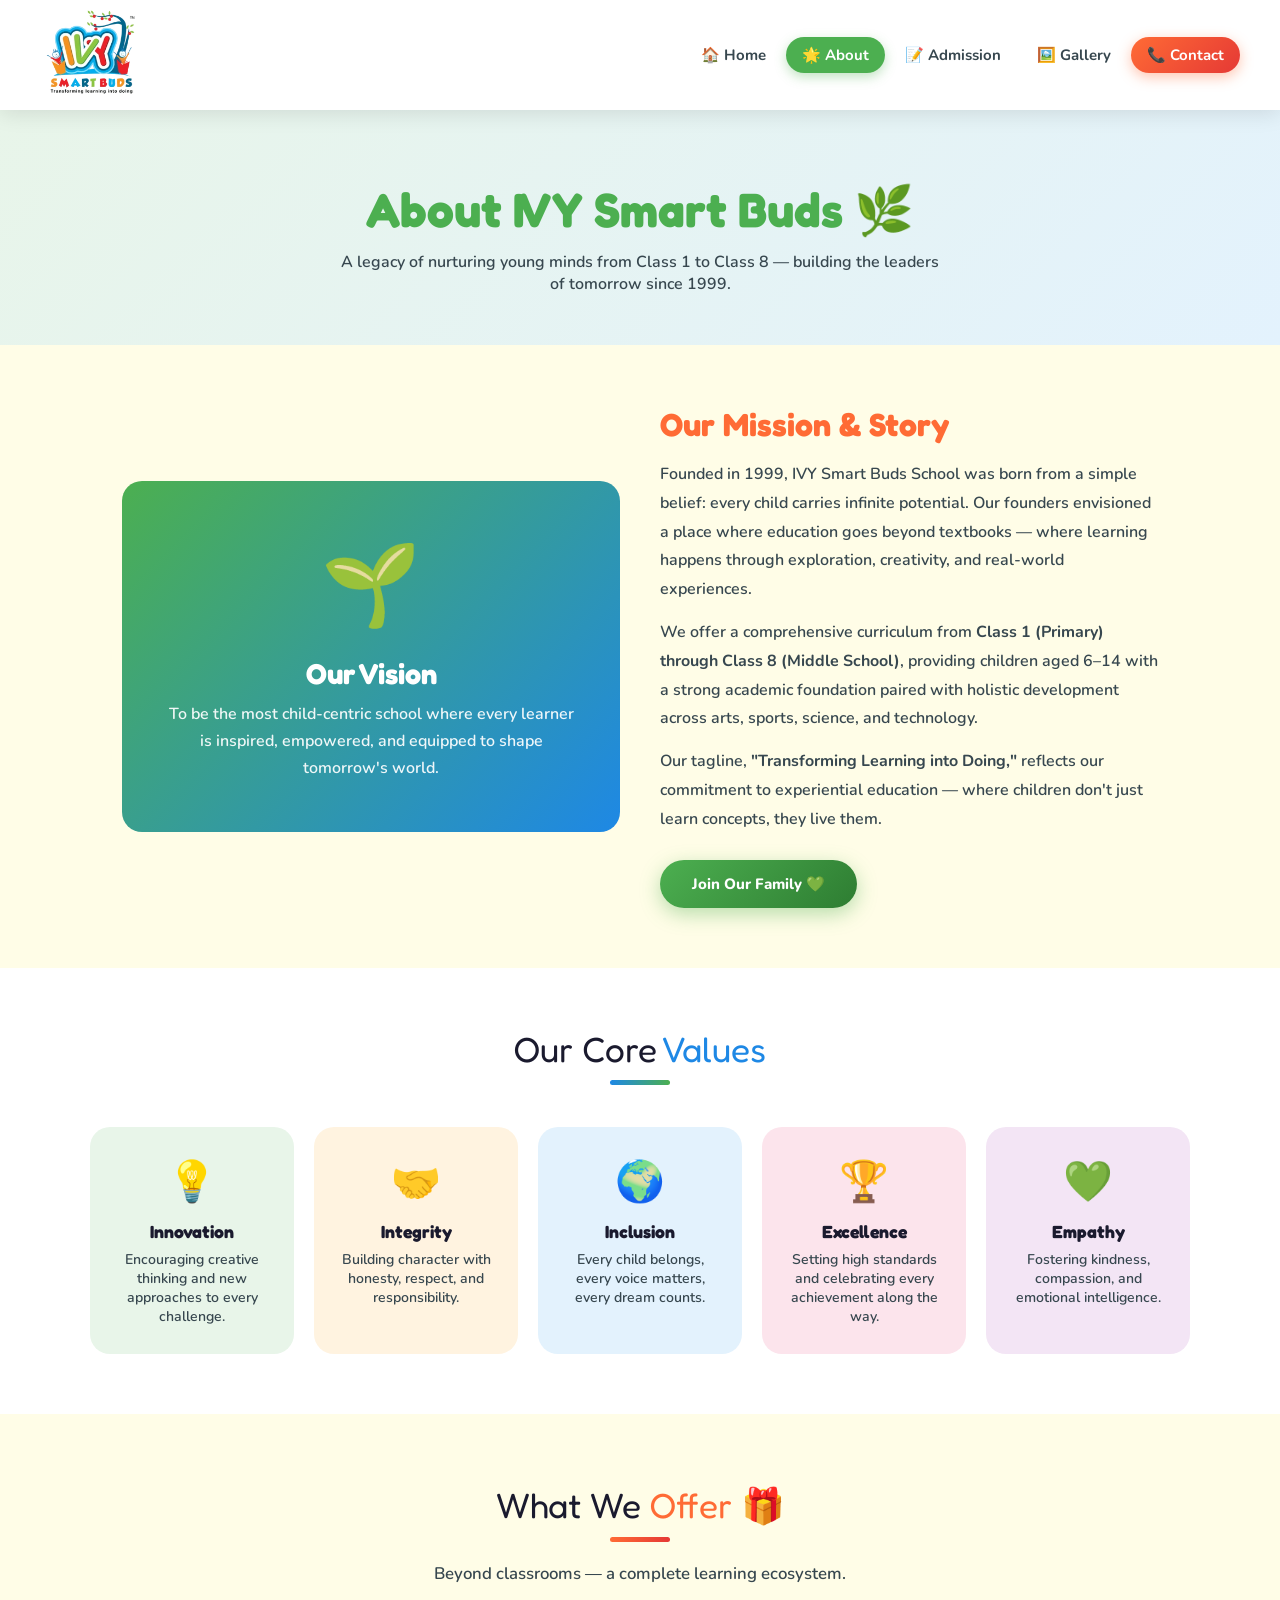
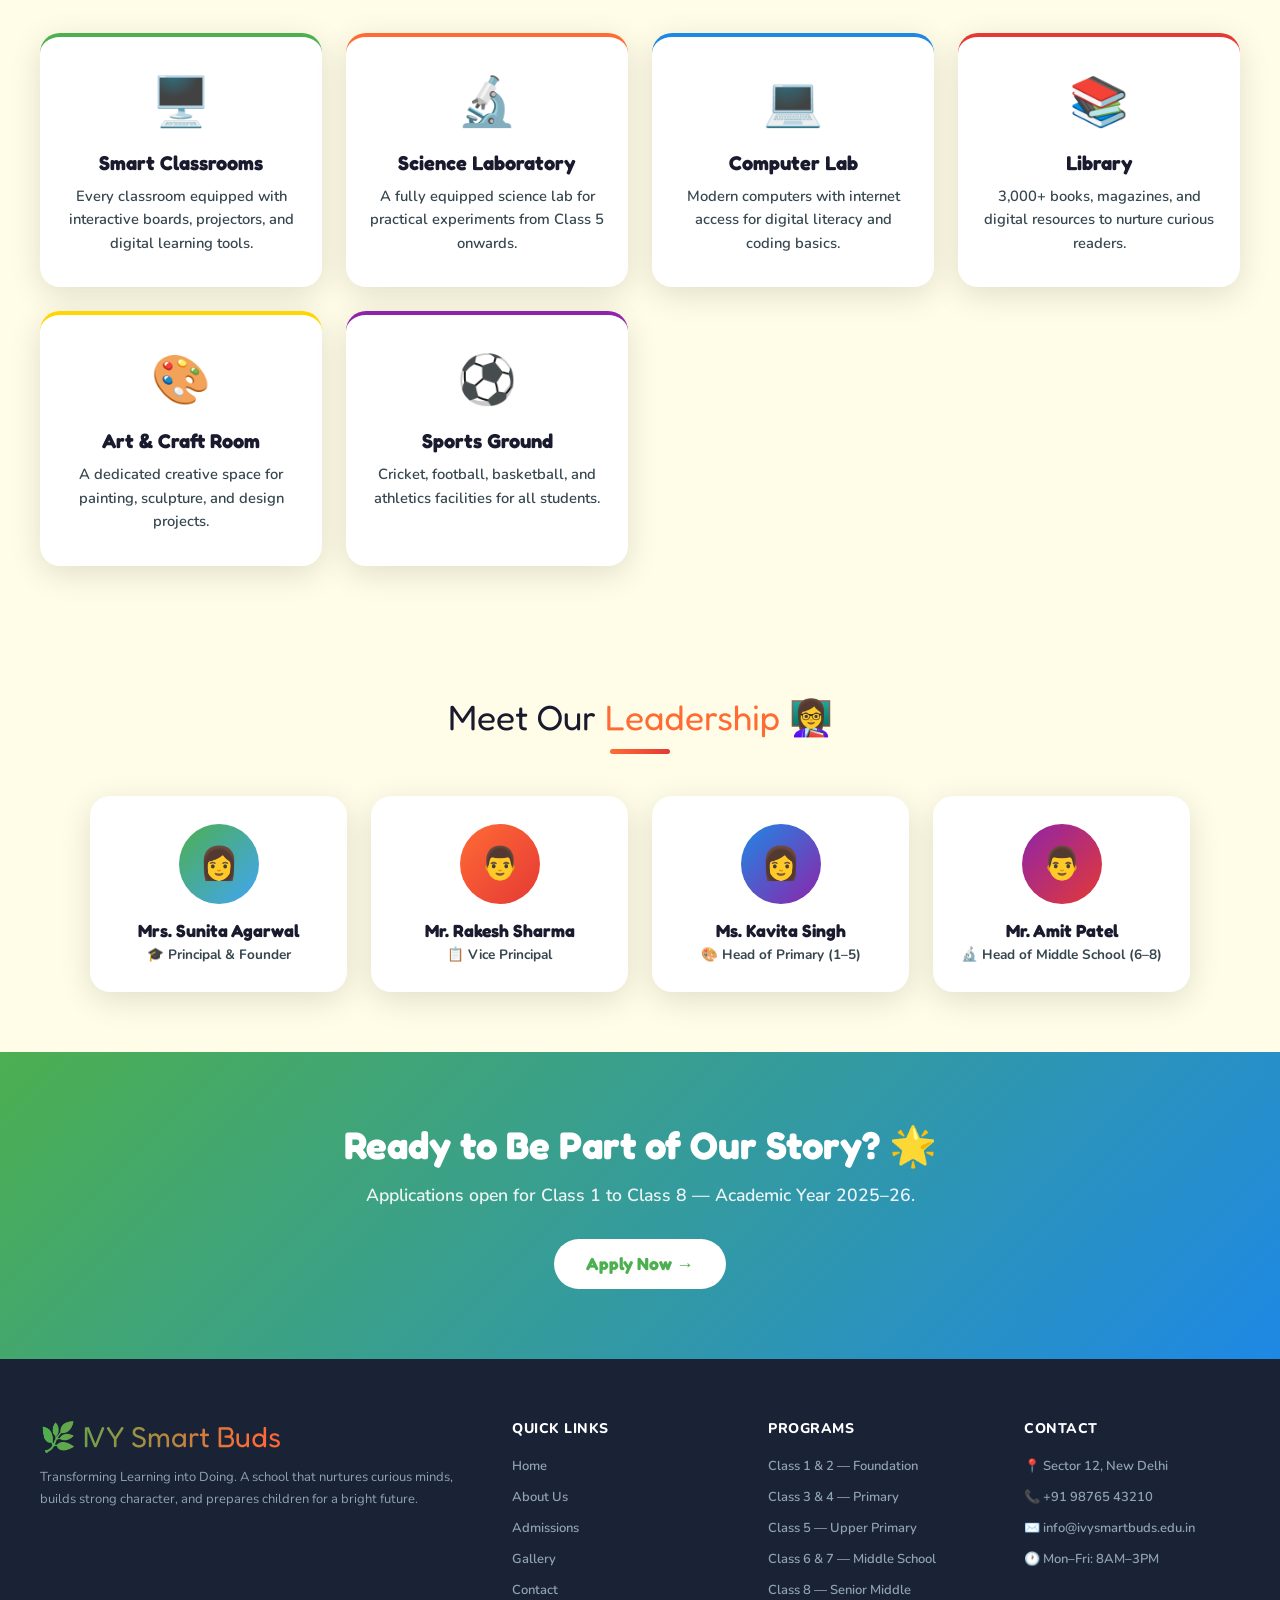
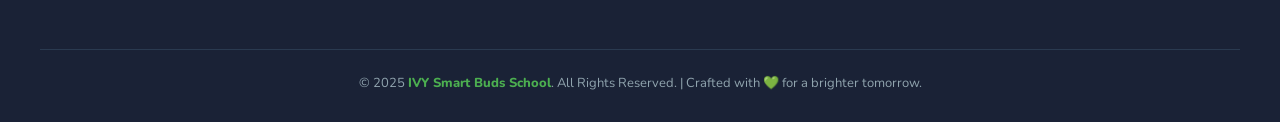
==== about.html @ 0fd90de6 "first commit" ====
<!DOCTYPE html>
<html lang="en">
<head>
  <meta charset="UTF-8" />
  <meta name="viewport" content="width=device-width, initial-scale=1.0" />
  <title>IVY Smart Buds School — About Us</title>
  <link rel="stylesheet" href="css/style.css" />
</head>
<body>

<!-- ═══════════════════════════════════════════════════
     NAVBAR
════════════════════════════════════════════════════ -->
<nav>
  <div class="nav-inner">
    <a class="logo-area" href="index.html">
      <img src="images/qt=q_95.webp" alt="">
    </a>

    <!-- Desktop links -->
    <ul class="nav-links">
      <li><a href="index.html">🏠 Home</a></li>
      <li><a href="about.html">🌟 About</a></li>
      <li><a href="admission.html">📝 Admission</a></li>
      <li><a href="gallery.html">🖼️ Gallery</a></li>
      <li><a href="contact.html" class="nav-cta">📞 Contact</a></li>
    </ul>

    <!-- Hamburger button (mobile) -->
    <button class="hamburger" id="hamburger" aria-label="Toggle menu">
      <span></span><span></span><span></span>
    </button>
  </div>
</nav>

<div class="menu-overlay" id="menuOverlay"></div>
<div class="mobile-menu" id="mobileMenu">
  <ul>
    <li><a href="index.html">🏠 Home</a></li>
    <li><a href="about.html">🌟 About Us</a></li>
    <li><a href="admission.html">📝 Admission</a></li>
    <li><a href="gallery.html">🖼️ Gallery</a></li>
    <li><a href="contact.html">📞 Contact Us</a></li>
  </ul>
</div>

<!-- ═══════════════════════════════════════════════════
     MAIN CONTENT
════════════════════════════════════════════════════ -->
<main>

  <!-- Page Hero -->
  <div class="page-hero hero-green">
    <h1 style="color:var(--green)">About IVY Smart Buds 🌿</h1>
    <p>A legacy of nurturing young minds from Class 1 to Class 8 — building the leaders of tomorrow since 1999.</p>
  </div>

  <!-- Mission -->
  <div class="about-mission">
    <div class="mission-visual">
      <div class="big-icon">🌱</div>
      <h3>Our Vision</h3>
      <p>To be the most child-centric school where every learner is inspired, empowered, and equipped to shape tomorrow's world.</p>
    </div>
    <div class="mission-text">
      <h2>Our Mission &amp; Story</h2>
      <p>Founded in 1999, IVY Smart Buds School was born from a simple belief: every child carries infinite potential. Our founders envisioned a place where education goes beyond textbooks — where learning happens through exploration, creativity, and real-world experiences.</p>
      <p>We offer a comprehensive curriculum from <strong>Class 1 (Primary) through Class 8 (Middle School)</strong>, providing children aged 6–14 with a strong academic foundation paired with holistic development across arts, sports, science, and technology.</p>
      <p>Our tagline, <strong>"Transforming Learning into Doing,"</strong> reflects our commitment to experiential education — where children don't just learn concepts, they live them.</p>
      <a href="admission.html" class="btn btn-primary" style="margin-top:12px;">Join Our Family 💚</a>
    </div>
  </div>

  <!-- Core Values -->
  <div class="values-section">
    <div class="section-title">Our Core <span style="color:var(--blue)">Values</span></div>
    <div class="section-divider" style="background:linear-gradient(90deg,var(--blue),var(--green))"></div>
    <br>
    <div class="values-grid">
      <div class="value-card">
        <div class="v-icon">💡</div>
        <h3>Innovation</h3>
        <p>Encouraging creative thinking and new approaches to every challenge.</p>
      </div>
      <div class="value-card">
        <div class="v-icon">🤝</div>
        <h3>Integrity</h3>
        <p>Building character with honesty, respect, and responsibility.</p>
      </div>
      <div class="value-card">
        <div class="v-icon">🌍</div>
        <h3>Inclusion</h3>
        <p>Every child belongs, every voice matters, every dream counts.</p>
      </div>
      <div class="value-card">
        <div class="v-icon">🏆</div>
        <h3>Excellence</h3>
        <p>Setting high standards and celebrating every achievement along the way.</p>
      </div>
      <div class="value-card">
        <div class="v-icon">💚</div>
        <h3>Empathy</h3>
        <p>Fostering kindness, compassion, and emotional intelligence.</p>
      </div>
    </div>
  </div>

  <!-- What We Offer -->
  <section>
    <div class="section-inner">
      <div class="section-title">What We <span style="color:var(--orange)">Offer</span> 🎁</div>
      <div class="section-divider" style="background:linear-gradient(90deg,var(--orange),var(--red))"></div>
      <p class="section-sub">Beyond classrooms — a complete learning ecosystem.</p>
      <div class="features-grid">
        <div class="feature-card">
          <span class="feature-icon">🖥️</span>
          <h3>Smart Classrooms</h3>
          <p>Every classroom equipped with interactive boards, projectors, and digital learning tools.</p>
        </div>
        <div class="feature-card">
          <span class="feature-icon">🔬</span>
          <h3>Science Laboratory</h3>
          <p>A fully equipped science lab for practical experiments from Class 5 onwards.</p>
        </div>
        <div class="feature-card">
          <span class="feature-icon">💻</span>
          <h3>Computer Lab</h3>
          <p>Modern computers with internet access for digital literacy and coding basics.</p>
        </div>
        <div class="feature-card">
          <span class="feature-icon">📚</span>
          <h3>Library</h3>
          <p>3,000+ books, magazines, and digital resources to nurture curious readers.</p>
        </div>
        <div class="feature-card">
          <span class="feature-icon">🎨</span>
          <h3>Art &amp; Craft Room</h3>
          <p>A dedicated creative space for painting, sculpture, and design projects.</p>
        </div>
        <div class="feature-card">
          <span class="feature-icon">⚽</span>
          <h3>Sports Ground</h3>
          <p>Cricket, football, basketball, and athletics facilities for all students.</p>
        </div>
      </div>
    </div>
  </section>

  <!-- Leadership Team -->
  <div class="team-section">
    <div class="section-title">Meet Our <span style="color:var(--orange)">Leadership</span> 👩‍🏫</div>
    <div class="section-divider" style="background:linear-gradient(90deg,var(--orange),var(--red))"></div>
    <br>
    <div class="team-grid">
      <div class="team-card">
        <div class="team-avatar" style="background:linear-gradient(135deg,var(--green),var(--blue-light))">👩</div>
        <h3>Mrs. Sunita Agarwal</h3>
        <div class="role">🎓 Principal &amp; Founder</div>
      </div>
      <div class="team-card">
        <div class="team-avatar" style="background:linear-gradient(135deg,var(--orange),var(--red))">👨</div>
        <h3>Mr. Rakesh Sharma</h3>
        <div class="role">📋 Vice Principal</div>
      </div>
      <div class="team-card">
        <div class="team-avatar" style="background:linear-gradient(135deg,var(--blue),var(--purple))">👩</div>
        <h3>Ms. Kavita Singh</h3>
        <div class="role">🎨 Head of Primary (1–5)</div>
      </div>
      <div class="team-card">
        <div class="team-avatar" style="background:linear-gradient(135deg,var(--purple),var(--red))">👨</div>
        <h3>Mr. Amit Patel</h3>
        <div class="role">🔬 Head of Middle School (6–8)</div>
      </div>
    </div>
  </div>

  <!-- CTA -->
  <div class="cta-banner">
    <h2>Ready to Be Part of Our Story? 🌟</h2>
    <p>Applications open for Class 1 to Class 8 — Academic Year 2025–26.</p>
    <a href="admission.html" class="btn" style="background:white;color:var(--green);font-family:'Fredoka One',cursive;font-size:1.1rem;">Apply Now →</a>
  </div>

</main>

<!-- ═══════════════════════════════════════════════════
     FOOTER
════════════════════════════════════════════════════ -->
<footer>
  <div class="footer-inner">
    <div class="footer-grid">
      <div class="footer-brand">
        <div class="f-logo">🌿 IVY Smart Buds</div>
        <p>Transforming Learning into Doing. A school that nurtures curious minds, builds strong character, and prepares children for a bright future.</p>
      </div>
      <div class="footer-col">
        <h4>Quick Links</h4>
        <ul>
          <li><a href="index.html">Home</a></li>
          <li><a href="about.html">About Us</a></li>
          <li><a href="admission.html">Admissions</a></li>
          <li><a href="gallery.html">Gallery</a></li>
          <li><a href="contact.html">Contact</a></li>
        </ul>
      </div>
      <div class="footer-col">
        <h4>Programs</h4>
        <ul>
          <li><a href="admission.html">Class 1 &amp; 2 — Foundation</a></li>
          <li><a href="admission.html">Class 3 &amp; 4 — Primary</a></li>
          <li><a href="admission.html">Class 5 — Upper Primary</a></li>
          <li><a href="admission.html">Class 6 &amp; 7 — Middle School</a></li>
          <li><a href="admission.html">Class 8 — Senior Middle</a></li>
        </ul>
      </div>
      <div class="footer-col">
        <h4>Contact</h4>
        <ul>
          <li><a>📍 Sector 12, New Delhi</a></li>
          <li><a>📞 +91 98765 43210</a></li>
          <li><a>✉️ info@ivysmartbuds.edu.in</a></li>
          <li><a>🕐 Mon–Fri: 8AM–3PM</a></li>
        </ul>
      </div>
    </div>
    <div class="footer-bottom">
      <p>© 2025 <span>IVY Smart Buds School</span>. All Rights Reserved. | Crafted with 💚 for a brighter tomorrow.</p>
    </div>
  </div>
</footer>

<script src="js/main.js"></script>
</body>
</html>
---- css/style.css ----
/* ============================================================
   IVY SMART BUDS SCHOOL — Main Stylesheet
   Color Theme: Green | Orange | Red | Blue | Yellow
   ============================================================ */

@import url("https://fonts.googleapis.com/css2?family=Nunito:wght@400;600;700;800;900&family=Fredoka+One&display=swap");

/* ===== CSS VARIABLES ===== */
:root {
  --green: #4caf50;
  --green-dark: #2e7d32;
  --orange: #ff6b35;
  --red: #e53935;
  --blue: #1e88e5;
  --blue-light: #42a5f5;
  --yellow: #ffd600;
  --purple: #8e24aa;
  --white: #ffffff;
  --bg: #fffde7;
  --text-dark: #1a1a2e;
  --text-mid: #37474f;
  --radius: 20px;
  --shadow: 0 8px 32px rgba(0, 0, 0, 0.12);
}

/* ===== RESET ===== */
*,
*::before,
*::after {
  margin: 0;
  padding: 0;
  box-sizing: border-box;
}

html {
  scroll-behavior: smooth;
}

body {
  font-family: "Nunito", sans-serif;
  background: var(--bg);
  color: var(--text-dark);
  overflow-x: hidden;
}

/* ===== NAVBAR ===== */
nav {
  background: var(--white);
  box-shadow: 0 4px 20px rgba(0, 0, 0, 0.1);
  position: sticky;
  top: 0;
  z-index: 1000;
  padding: 0 2rem;
}

.nav-inner {
  max-width: 1200px;
  margin: 0 auto;
  display: flex;
  align-items: center;
  justify-content: space-between;
  height: 110px;
  position: relative;
}

/* Logo */
.logo-area img{
  width: 100%;
  height: 110px;

}
.logo-icon {
  width: 52px;
  height: 52px;
  background: linear-gradient(135deg, var(--green), var(--blue));
  border-radius: 50%;
  display: flex;
  align-items: center;
  justify-content: center;
  font-family: "Fredoka One", cursive;
  font-size: 22px;
  color: white;
  box-shadow: 0 4px 12px rgba(76, 175, 80, 0.4);
  flex-shrink: 0;
}
.logo-text {
  line-height: 1.1;
}
.logo-text .ivy {
  font-family: "Fredoka One", cursive;
  font-size: 22px;
  background: linear-gradient(90deg, var(--green), var(--orange), var(--red));
  -webkit-background-clip: text;
  -webkit-text-fill-color: transparent;
  background-clip: text;
}
.logo-text .smart {
  font-size: 11px;
  font-weight: 800;
  color: var(--blue);
  letter-spacing: 1px;
  text-transform: uppercase;
}

/* Desktop nav links */
.nav-links {
  display: flex;
  gap: 4px;
  list-style: none;
}
.nav-links a {
  text-decoration: none;
  font-weight: 700;
  font-size: 15px;
  color: var(--text-mid);
  padding: 8px 16px;
  border-radius: 50px;
  transition: all 0.3s;
  white-space: nowrap;
}
.nav-links a:hover,
.nav-links a.active {
  background: var(--green);
  color: white;
  transform: translateY(-2px);
  box-shadow: 0 4px 12px rgba(76, 175, 80, 0.35);
}
.nav-cta {
  background: linear-gradient(135deg, var(--orange), var(--red)) !important;
  color: white !important;
  box-shadow: 0 4px 14px rgba(255, 107, 53, 0.4) !important;
}
.nav-cta:hover {
  transform: translateY(-2px) scale(1.04) !important;
}

/* Hamburger button */
.hamburger {
  display: none;
  flex-direction: column;
  justify-content: center;
  align-items: center;
  gap: 5px;
  width: 44px;
  height: 44px;
  border-radius: 12px;
  background: #f1f8f1;
  border: none;
  cursor: pointer;
  transition: background 0.3s;
  z-index: 1100;
  flex-shrink: 0;
}
.hamburger:hover {
  background: #e0f2e0;
}
.hamburger span {
  display: block;
  width: 22px;
  height: 2.5px;
  background: var(--green-dark);
  border-radius: 4px;
  transition: all 0.35s cubic-bezier(0.4, 0, 0.2, 1);
  transform-origin: center;
}

/* Hamburger → X animation */
.hamburger.open span:nth-child(1) {
  transform: translateY(7.5px) rotate(45deg);
}
.hamburger.open span:nth-child(2) {
  opacity: 0;
  transform: scaleX(0);
}
.hamburger.open span:nth-child(3) {
  transform: translateY(-7.5px) rotate(-45deg);
}

/* Mobile menu drawer */
.mobile-menu {
  display: none;
  position: fixed;
  top: 72px;
  left: 0;
  right: 0;
  background: white;
  z-index: 999;
  box-shadow: 0 8px 32px rgba(0, 0, 0, 0.14);
  transform: translateY(-10px);
  opacity: 0;
  pointer-events: none;
  transition: all 0.35s cubic-bezier(0.4, 0, 0.2, 1);
  border-radius: 0 0 24px 24px;
  padding: 12px 20px 20px;
}
.mobile-menu.open {
  transform: translateY(0);
  opacity: 1;
  pointer-events: all;
}
.mobile-menu ul {
  list-style: none;
}
.mobile-menu ul li {
  border-bottom: 1px solid #f0f0f0;
}
.mobile-menu ul li:last-child {
  border-bottom: none;
}
.mobile-menu ul li a {
  display: flex;
  align-items: center;
  gap: 10px;
  padding: 14px 12px;
  text-decoration: none;
  font-weight: 700;
  font-size: 16px;
  color: var(--text-dark);
  border-radius: 12px;
  transition: all 0.2s;
}
.mobile-menu ul li a:hover,
.mobile-menu ul li a.active {
  background: #f1f8f1;
  color: var(--green);
  padding-left: 20px;
}
.mobile-menu ul li:last-child a {
  margin-top: 8px;
  background: linear-gradient(135deg, var(--orange), var(--red));
  color: white;
  border-radius: 50px;
  justify-content: center;
}

/* Overlay behind mobile menu */
.menu-overlay {
  display: none;
  position: fixed;
  inset: 0;
  background: rgba(0, 0, 0, 0.25);
  z-index: 998;
}
.menu-overlay.open {
  display: block;
}

/* ===== PAGE FADE ANIMATION ===== */
main {
  animation: pageFadeIn 0.45s ease;
}
@keyframes pageFadeIn {
  from {
    opacity: 0;
    transform: translateY(12px);
  }
  to {
    opacity: 1;
    transform: translateY(0);
  }
}

/* ===== UTILITY ===== */
.section-inner {
  max-width: 1200px;
  margin: 0 auto;
}
section {
  padding: 70px 2rem;
}

.section-title {
  font-family: "Fredoka One", cursive;
  font-size: 2.2rem;
  text-align: center;
  margin-bottom: 10px;
}
.section-sub {
  text-align: center;
  color: var(--text-mid);
  font-size: 1.05rem;
  font-weight: 600;
  margin-bottom: 48px;
}
.section-divider {
  width: 60px;
  height: 5px;
  border-radius: 10px;
  margin: 10px auto 20px;
}

/* ===== BUTTONS ===== */
.btn {
  padding: 14px 32px;
  border-radius: 50px;
  font-family: "Nunito", sans-serif;
  font-weight: 800;
  font-size: 15px;
  cursor: pointer;
  border: none;
  transition: all 0.3s;
  text-decoration: none;
  display: inline-block;
}
.btn-primary {
  background: linear-gradient(135deg, var(--green), var(--green-dark));
  color: white;
  box-shadow: 0 6px 20px rgba(76, 175, 80, 0.4);
}
.btn-primary:hover {
  transform: translateY(-3px);
  box-shadow: 0 10px 28px rgba(76, 175, 80, 0.5);
}
.btn-secondary {
  background: linear-gradient(135deg, var(--orange), var(--red));
  color: white;
  box-shadow: 0 6px 20px rgba(255, 107, 53, 0.4);
}
.btn-secondary:hover {
  transform: translateY(-3px);
}
.btn-outline {
  background: white;
  color: var(--blue);
  border: 2.5px solid var(--blue);
}
.btn-outline:hover {
  background: var(--blue);
  color: white;
  transform: translateY(-3px);
}

/* ===== HERO (HOME) ===== */
.hero {
  background: linear-gradient(135deg, #e8f5e9 0%, #e3f2fd 45%, #fff9c4 100%);
  padding: 90px 2rem 70px;
  text-align: center;
  position: relative;
  overflow: hidden;
}
.hero::before {
  content: "";
  position: absolute;
  width: 600px;
  height: 600px;
  border-radius: 50%;
  background: radial-gradient(circle, rgba(76, 175, 80, 0.12), transparent 70%);
  top: -200px;
  left: -100px;
}
.hero::after {
  content: "";
  position: absolute;
  width: 400px;
  height: 400px;
  border-radius: 50%;
  background: radial-gradient(circle, rgba(30, 136, 229, 0.1), transparent 70%);
  bottom: -100px;
  right: -50px;
}
.hero-badge {
  display: inline-block;
  background: linear-gradient(90deg, var(--green), var(--blue-light));
  color: white;
  padding: 7px 22px;
  border-radius: 50px;
  font-size: 13px;
  font-weight: 800;
  letter-spacing: 1px;
  margin-bottom: 24px;
  text-transform: uppercase;
  position: relative;
  z-index: 1;
}
.hero h1 {
  font-family: "Fredoka One", cursive;
  font-size: clamp(2.2rem, 5vw, 4.2rem);
  line-height: 1.15;
  margin-bottom: 16px;
  position: relative;
  z-index: 1;
}
.hero h1 .c-green {
  color: var(--green);
}
.hero h1 .c-orange {
  color: var(--orange);
}
.hero h1 .c-blue {
  color: var(--blue);
}
.hero h1 .c-red {
  color: var(--red);
}
.hero-tagline {
  font-family: "Fredoka One", cursive;
  font-size: 1.2rem;
  color: var(--orange);
  margin-bottom: 16px;
  position: relative;
  z-index: 1;
}
.hero-sub {
  font-size: 1.1rem;
  color: var(--text-mid);
  max-width: 600px;
  margin: 0 auto 36px;
  font-weight: 600;
  position: relative;
  z-index: 1;
}
.hero-btns {
  display: flex;
  gap: 14px;
  justify-content: center;
  flex-wrap: wrap;
  position: relative;
  z-index: 1;
}

/* Floating circles */
.floaty {
  position: absolute;
  border-radius: 50%;
  opacity: 0.16;
  animation: float 6s ease-in-out infinite;
}
.floaty-1 {
  width: 80px;
  height: 80px;
  background: var(--orange);
  top: 10%;
  left: 4%;
}
.floaty-2 {
  width: 50px;
  height: 50px;
  background: var(--blue);
  top: 60%;
  left: 7%;
  animation-delay: 1s;
}
.floaty-3 {
  width: 100px;
  height: 100px;
  background: var(--yellow);
  top: 12%;
  right: 5%;
  animation-delay: 2s;
}
.floaty-4 {
  width: 60px;
  height: 60px;
  background: var(--red);
  top: 65%;
  right: 4%;
  animation-delay: 0.5s;
}
@keyframes float {
  0%,
  100% {
    transform: translateY(0);
  }
  50% {
    transform: translateY(-18px);
  }
}

/* ===== STATS BAR ===== */
.stats-bar {
  background: white;
  padding: 30px 2rem;
  box-shadow: 0 4px 20px rgba(0, 0, 0, 0.06);
}
.stats-inner {
  max-width: 1000px;
  margin: 0 auto;
  display: grid;
  grid-template-columns: repeat(4, 1fr);
  gap: 20px;
  text-align: center;
}
.stat-num {
  font-family: "Fredoka One", cursive;
  font-size: 2.4rem;
  line-height: 1;
}
.stat-label {
  font-size: 13px;
  font-weight: 700;
  color: var(--text-mid);
  margin-top: 4px;
}
.stat-item:nth-child(1) .stat-num {
  color: var(--green);
}
.stat-item:nth-child(2) .stat-num {
  color: var(--orange);
}
.stat-item:nth-child(3) .stat-num {
  color: var(--blue);
}
.stat-item:nth-child(4) .stat-num {
  color: var(--red);
}

/* ===== FEATURE CARDS ===== */
.features-grid {
  display: grid;
  grid-template-columns: repeat(auto-fit, minmax(240px, 1fr));
  gap: 24px;
}
.feature-card {
  background: white;
  border-radius: var(--radius);
  padding: 32px 24px;
  text-align: center;
  box-shadow: var(--shadow);
  transition:
    transform 0.3s,
    box-shadow 0.3s;
  border-top: 4px solid transparent;
}
.feature-card:hover {
  transform: translateY(-8px);
  box-shadow: 0 16px 40px rgba(0, 0, 0, 0.14);
}
.feature-card:nth-child(1) {
  border-top-color: var(--green);
}
.feature-card:nth-child(2) {
  border-top-color: var(--orange);
}
.feature-card:nth-child(3) {
  border-top-color: var(--blue);
}
.feature-card:nth-child(4) {
  border-top-color: var(--red);
}
.feature-card:nth-child(5) {
  border-top-color: var(--yellow);
}
.feature-card:nth-child(6) {
  border-top-color: var(--purple);
}
.feature-icon {
  font-size: 3rem;
  margin-bottom: 16px;
  display: block;
}
.feature-card h3 {
  font-family: "Fredoka One", cursive;
  font-size: 1.25rem;
  margin-bottom: 10px;
}
.feature-card p {
  font-size: 0.92rem;
  color: var(--text-mid);
  line-height: 1.6;
  font-weight: 600;
}

/* ===== PROGRAMS ===== */
.programs-grid {
  display: grid;
  grid-template-columns: repeat(auto-fit, minmax(200px, 1fr));
  gap: 20px;
}
.program-card {
  border-radius: var(--radius);
  padding: 30px 20px;
  text-align: center;
  color: white;
  cursor: default;
  transition: transform 0.3s;
}
.program-card:hover {
  transform: scale(1.05);
}
.program-card:nth-child(1) {
  background: linear-gradient(135deg, #4caf50, #2e7d32);
}
.program-card:nth-child(2) {
  background: linear-gradient(135deg, #ff6b35, #c62828);
}
.program-card:nth-child(3) {
  background: linear-gradient(135deg, #1e88e5, #1565c0);
}
.program-card:nth-child(4) {
  background: linear-gradient(135deg, #8e24aa, #4a148c);
}
.program-card:nth-child(5) {
  background: linear-gradient(135deg, #ffd600, #f57f17);
}
.prog-icon {
  font-size: 2.8rem;
  margin-bottom: 12px;
}
.program-card h3 {
  font-family: "Fredoka One", cursive;
  font-size: 1.2rem;
}
.program-card p {
  font-size: 0.85rem;
  opacity: 0.9;
  margin-top: 6px;
  font-weight: 600;
}

/* ===== TESTIMONIALS ===== */
.testimonials-grid {
  display: grid;
  grid-template-columns: repeat(auto-fit, minmax(280px, 1fr));
  gap: 24px;
}
.testimonial-card {
  background: white;
  border-radius: var(--radius);
  padding: 28px;
  box-shadow: var(--shadow);
  position: relative;
}
.testimonial-card::before {
  content: '"';
  font-family: "Fredoka One", cursive;
  font-size: 5rem;
  color: var(--green);
  opacity: 0.14;
  position: absolute;
  top: 10px;
  left: 20px;
  line-height: 1;
}
.testimonial-text {
  font-size: 0.95rem;
  color: var(--text-mid);
  line-height: 1.7;
  font-weight: 600;
  margin-bottom: 20px;
}
.testimonial-author {
  display: flex;
  align-items: center;
  gap: 12px;
}
.author-avatar {
  width: 44px;
  height: 44px;
  border-radius: 50%;
  display: flex;
  align-items: center;
  justify-content: center;
  font-size: 1.3rem;
  font-weight: 800;
  color: white;
}
.author-info strong {
  font-weight: 800;
  font-size: 0.95rem;
}
.author-info span {
  font-size: 0.8rem;
  color: var(--text-mid);
  display: block;
  font-weight: 600;
}

/* ===== CTA BANNER ===== */
.cta-banner {
  background: linear-gradient(135deg, var(--green), var(--blue));
  color: white;
  text-align: center;
  padding: 70px 2rem;
}
.cta-banner h2 {
  font-family: "Fredoka One", cursive;
  font-size: 2.4rem;
  margin-bottom: 14px;
}
.cta-banner p {
  font-size: 1.1rem;
  opacity: 0.9;
  font-weight: 600;
  margin-bottom: 32px;
}

/* ===== PAGE HERO VARIANTS ===== */
.page-hero {
  padding: 70px 2rem 50px;
  text-align: center;
}
.page-hero h1 {
  font-family: "Fredoka One", cursive;
  font-size: clamp(2rem, 5vw, 3rem);
  margin-bottom: 12px;
}
.page-hero p {
  color: var(--text-mid);
  font-weight: 600;
  max-width: 600px;
  margin: 0 auto;
}

.hero-green {
  background: linear-gradient(135deg, #e8f5e9, #e3f2fd);
}
.hero-yellow {
  background: linear-gradient(135deg, #fff9c4, #fff3e0);
}
.hero-blue {
  background: linear-gradient(135deg, #e3f2fd, #f3e5f5);
}
.hero-pink {
  background: linear-gradient(135deg, #fce4ec, #e8f5e9);
}

/* ===== ABOUT PAGE ===== */
.about-mission {
  display: grid;
  grid-template-columns: 1fr 1fr;
  gap: 40px;
  align-items: center;
  max-width: 1100px;
  margin: 0 auto;
  padding: 60px 2rem;
}
.mission-visual {
  background: linear-gradient(135deg, var(--green), var(--blue));
  border-radius: var(--radius);
  padding: 50px 40px;
  text-align: center;
  color: white;
}
.mission-visual .big-icon {
  font-size: 5rem;
  margin-bottom: 16px;
}
.mission-visual h3 {
  font-family: "Fredoka One", cursive;
  font-size: 1.8rem;
  margin-bottom: 10px;
}
.mission-visual p {
  opacity: 0.92;
  font-weight: 600;
  line-height: 1.7;
}
.mission-text h2 {
  font-family: "Fredoka One", cursive;
  font-size: 2rem;
  color: var(--orange);
  margin-bottom: 16px;
}
.mission-text p {
  color: var(--text-mid);
  line-height: 1.8;
  font-weight: 600;
  margin-bottom: 14px;
}

.values-section {
  background: white;
  padding: 60px 2rem;
}
.values-grid {
  display: grid;
  grid-template-columns: repeat(auto-fit, minmax(180px, 1fr));
  gap: 20px;
  max-width: 1100px;
  margin: 0 auto;
}
.value-card {
  text-align: center;
  padding: 28px 20px;
  border-radius: var(--radius);
  transition: transform 0.3s;
}
.value-card:hover {
  transform: translateY(-6px);
}
.value-card:nth-child(1) {
  background: #e8f5e9;
}
.value-card:nth-child(2) {
  background: #fff3e0;
}
.value-card:nth-child(3) {
  background: #e3f2fd;
}
.value-card:nth-child(4) {
  background: #fce4ec;
}
.value-card:nth-child(5) {
  background: #f3e5f5;
}
.value-card .v-icon {
  font-size: 2.5rem;
  margin-bottom: 12px;
}
.value-card h3 {
  font-family: "Fredoka One", cursive;
  font-size: 1.1rem;
  margin-bottom: 8px;
}
.value-card p {
  font-size: 0.88rem;
  color: var(--text-mid);
  font-weight: 600;
}

.team-section {
  padding: 60px 2rem;
}
.team-grid {
  display: grid;
  grid-template-columns: repeat(auto-fit, minmax(200px, 1fr));
  gap: 24px;
  max-width: 1100px;
  margin: 0 auto;
}
.team-card {
  background: white;
  border-radius: var(--radius);
  padding: 28px 20px;
  text-align: center;
  box-shadow: var(--shadow);
  transition: transform 0.3s;
}
.team-card:hover {
  transform: translateY(-6px);
}
.team-avatar {
  width: 80px;
  height: 80px;
  border-radius: 50%;
  margin: 0 auto 16px;
  display: flex;
  align-items: center;
  justify-content: center;
  font-size: 2rem;
  color: white;
}
.team-card h3 {
  font-family: "Fredoka One", cursive;
  font-size: 1.1rem;
}
.team-card .role {
  font-size: 0.85rem;
  color: var(--text-mid);
  font-weight: 700;
  margin-top: 4px;
}

/* ===== ADMISSION PAGE ===== */
.steps-row {
  display: grid;
  grid-template-columns: repeat(auto-fit, minmax(200px, 1fr));
  gap: 20px;
  margin-bottom: 50px;
}
.step-card {
  background: white;
  border-radius: var(--radius);
  padding: 28px 20px;
  text-align: center;
  box-shadow: var(--shadow);
}
.step-num {
  width: 46px;
  height: 46px;
  border-radius: 50%;
  display: flex;
  align-items: center;
  justify-content: center;
  font-family: "Fredoka One", cursive;
  font-size: 1.3rem;
  color: white;
  margin: 0 auto 14px;
}
.step-card:nth-child(1) .step-num {
  background: var(--green);
}
.step-card:nth-child(2) .step-num {
  background: var(--orange);
}
.step-card:nth-child(3) .step-num {
  background: var(--blue);
}
.step-card:nth-child(4) .step-num {
  background: var(--red);
}
.step-card h3 {
  font-family: "Fredoka One", cursive;
  font-size: 1.05rem;
  margin-bottom: 8px;
}
.step-card p {
  font-size: 0.88rem;
  color: var(--text-mid);
  font-weight: 600;
}

/* Form styles */
.admission-form-wrap {
  background: white;
  border-radius: var(--radius);
  box-shadow: var(--shadow);
  padding: 48px;
  margin-bottom: 60px;
}
.form-title {
  font-family: "Fredoka One", cursive;
  font-size: 1.8rem;
  color: var(--green);
  margin-bottom: 28px;
}
.form-grid {
  display: grid;
  grid-template-columns: 1fr 1fr;
  gap: 20px;
}
.form-group {
  display: flex;
  flex-direction: column;
  gap: 6px;
}
.form-group.full {
  grid-column: 1 / -1;
}
.form-group label {
  font-weight: 800;
  font-size: 12px;
  color: var(--text-dark);
  text-transform: uppercase;
  letter-spacing: 0.6px;
}
.form-group input,
.form-group select,
.form-group textarea {
  padding: 12px 16px;
  border: 2.5px solid #e0e0e0;
  border-radius: 12px;
  font-family: "Nunito", sans-serif;
  font-size: 14px;
  font-weight: 600;
  color: var(--text-dark);
  transition:
    border-color 0.3s,
    background 0.2s;
  outline: none;
  background: #fafafa;
}
.form-group input:focus,
.form-group select:focus,
.form-group textarea:focus {
  border-color: var(--green);
  background: white;
}
.form-group textarea {
  resize: vertical;
  min-height: 100px;
}
.submit-btn {
  margin-top: 28px;
  width: 100%;
  padding: 16px;
  background: linear-gradient(135deg, var(--green), var(--green-dark));
  color: white;
  border: none;
  border-radius: 50px;
  font-family: "Fredoka One", cursive;
  font-size: 1.2rem;
  cursor: pointer;
  box-shadow: 0 6px 20px rgba(76, 175, 80, 0.4);
  transition:
    transform 0.3s,
    box-shadow 0.3s;
  letter-spacing: 0.5px;
}
.submit-btn:hover {
  transform: translateY(-3px);
  box-shadow: 0 10px 28px rgba(76, 175, 80, 0.5);
}

/* Fee table */
.fee-table h2 {
  font-family: "Fredoka One", cursive;
  font-size: 1.8rem;
  color: var(--blue);
  margin-bottom: 24px;
}
table {
  width: 100%;
  border-collapse: collapse;
  background: white;
  border-radius: var(--radius);
  overflow: hidden;
  box-shadow: var(--shadow);
}
thead {
  background: linear-gradient(135deg, var(--blue), var(--blue-light));
  color: white;
}
thead th {
  padding: 16px 20px;
  text-align: left;
  font-size: 14px;
  font-weight: 800;
  letter-spacing: 0.5px;
}
tbody td {
  padding: 14px 20px;
  font-size: 14px;
  font-weight: 600;
  border-bottom: 1px solid #f0f0f0;
}
tbody tr:nth-child(even) {
  background: #f8f9ff;
}
tbody tr:hover {
  background: #e3f2fd;
  transition: background 0.2s;
}
.badge {
  display: inline-block;
  padding: 4px 12px;
  border-radius: 50px;
  font-size: 12px;
  font-weight: 800;
}
.badge-green {
  background: #e8f5e9;
  color: var(--green-dark);
}
.badge-orange {
  background: #fff3e0;
  color: #e65100;
}
.badge-blue {
  background: #e3f2fd;
  color: #1565c0;
}

/* ===== GALLERY PAGE ===== */
.gallery-filters {
  display: flex;
  gap: 10px;
  justify-content: center;
  flex-wrap: wrap;
  margin-bottom: 36px;
}
.filter-btn {
  padding: 9px 22px;
  border-radius: 50px;
  font-weight: 800;
  font-size: 13px;
  cursor: pointer;
  border: 2.5px solid #e0e0e0;
  background: white;
  color: var(--text-mid);
  transition: all 0.3s;
  font-family: "Nunito", sans-serif;
}
.filter-btn:hover,
.filter-btn.active {
  background: var(--blue);
  border-color: var(--blue);
  color: white;
  transform: translateY(-2px);
  box-shadow: 0 4px 14px rgba(30, 136, 229, 0.3);
}
.gallery-grid {
  display: grid;
  grid-template-columns: repeat(auto-fill, minmax(260px, 1fr));
  gap: 20px;
  max-width: 1200px;
  margin: 0 auto;
}
.gallery-item {
  border-radius: var(--radius);
  overflow: hidden;
  box-shadow: var(--shadow);
  position: relative;
  cursor: pointer;
  transition:
    transform 0.3s,
    box-shadow 0.3s;
  aspect-ratio: 4/3;
}
.gallery-item:hover {
  transform: scale(1.03);
  box-shadow: 0 16px 40px rgba(0, 0, 0, 0.18);
}
.gallery-item.wide {
  grid-column: span 2;
}
.gallery-thumb {
  width: 100%;
  height: 100%;
  display: flex;
  align-items: center;
  justify-content: center;
  flex-direction: column;
  gap: 10px;
  color: white;
  font-size: 3rem;
}
.gallery-thumb span {
  font-family: "Fredoka One", cursive;
  font-size: 1.1rem;
  text-align: center;
  opacity: 0.92;
  padding: 0 12px;
}
.gallery-overlay {
  position: absolute;
  inset: 0;
  background: rgba(0, 0, 0, 0.42);
  display: flex;
  align-items: flex-end;
  padding: 16px;
  opacity: 0;
  transition: opacity 0.3s;
}
.gallery-item:hover .gallery-overlay {
  opacity: 1;
}
.gallery-caption {
  color: white;
  font-weight: 800;
  font-size: 14px;
}

/* ===== CONTACT PAGE ===== */
.contact-content {
  max-width: 1100px;
  margin: 0 auto;
  padding: 60px 2rem;
  display: grid;
  grid-template-columns: 1fr 1.4fr;
  gap: 40px;
}
.contact-info h2 {
  font-family: "Fredoka One", cursive;
  font-size: 1.7rem;
  color: var(--green);
  margin-bottom: 24px;
}
.contact-card {
  background: white;
  border-radius: var(--radius);
  padding: 20px;
  box-shadow: var(--shadow);
  margin-bottom: 16px;
  display: flex;
  gap: 16px;
  align-items: flex-start;
}
.contact-card-icon {
  width: 44px;
  height: 44px;
  min-width: 44px;
  border-radius: 12px;
  display: flex;
  align-items: center;
  justify-content: center;
  font-size: 1.3rem;
}
.contact-card h4 {
  font-weight: 800;
  font-size: 14px;
  margin-bottom: 4px;
}
.contact-card p {
  font-size: 13px;
  color: var(--text-mid);
  font-weight: 600;
  line-height: 1.6;
}
.social-row {
  display: flex;
  gap: 10px;
  margin-top: 20px;
  flex-wrap: wrap;
}
.social-btn {
  width: 44px;
  height: 44px;
  border-radius: 12px;
  display: flex;
  align-items: center;
  justify-content: center;
  font-size: 1.3rem;
  text-decoration: none;
  cursor: pointer;
  transition: transform 0.3s;
  font-weight: 900;
  font-family: serif;
}
.social-btn:hover {
  transform: translateY(-4px) scale(1.12);
}
.map-box {
  border-radius: var(--radius);
  background: linear-gradient(135deg, #e3f2fd, #e8f5e9);
  height: 180px;
  display: flex;
  align-items: center;
  justify-content: center;
  margin-top: 20px;
  box-shadow: var(--shadow);
  flex-direction: column;
  gap: 8px;
  color: var(--text-mid);
  font-weight: 700;
}
.contact-form-box {
  background: white;
  border-radius: var(--radius);
  padding: 40px;
  box-shadow: var(--shadow);
}
.contact-form-box h2 {
  font-family: "Fredoka One", cursive;
  font-size: 1.7rem;
  color: var(--orange);
  margin-bottom: 24px;
}
.contact-form-inner {
  display: flex;
  flex-direction: column;
  gap: 16px;
}

/* ===== FOOTER ===== */
footer {
  background: #1a2236;
  color: #90a4ae;
  padding: 60px 2rem 30px;
}
.footer-inner {
  max-width: 1200px;
  margin: 0 auto;
}
.footer-grid {
  display: grid;
  grid-template-columns: 2fr 1fr 1fr 1fr;
  gap: 40px;
  margin-bottom: 40px;
}
.footer-brand .f-logo {
  font-family: "Fredoka One", cursive;
  font-size: 1.8rem;
  background: linear-gradient(90deg, var(--green), var(--orange), var(--red));
  -webkit-background-clip: text;
  -webkit-text-fill-color: transparent;
  background-clip: text;
  margin-bottom: 12px;
}
.footer-brand p {
  font-size: 13px;
  line-height: 1.7;
}
.footer-col h4 {
  color: white;
  font-weight: 800;
  margin-bottom: 16px;
  font-size: 14px;
  text-transform: uppercase;
  letter-spacing: 0.5px;
}
.footer-col ul {
  list-style: none;
}
.footer-col ul li {
  margin-bottom: 9px;
}
.footer-col ul li a {
  color: #90a4ae;
  text-decoration: none;
  font-size: 13px;
  font-weight: 600;
  transition: color 0.3s;
}
.footer-col ul li a:hover {
  color: var(--green);
}
.footer-bottom {
  border-top: 1px solid #2a3a50;
  padding-top: 24px;
  text-align: center;
  font-size: 13px;
}
.footer-bottom span {
  color: var(--green);
  font-weight: 800;
}

/* ===== SUCCESS TOAST ===== */
.toast {
  position: fixed;
  bottom: 30px;
  right: 30px;
  background: var(--green-dark);
  color: white;
  padding: 16px 24px;
  border-radius: 16px;
  font-weight: 700;
  font-size: 15px;
  box-shadow: 0 8px 24px rgba(0, 0, 0, 0.25);
  z-index: 9999;
  transform: translateY(80px);
  opacity: 0;
  transition: all 0.4s cubic-bezier(0.4, 0, 0.2, 1);
}
.toast.show {
  transform: translateY(0);
  opacity: 1;
}

/* ===== RESPONSIVE ===== */
@media (max-width: 900px) {
  .nav-links {
    display: none;
  }
  .hamburger {
    display: flex;
  }
  .mobile-menu {
    display: block;
  }
  .footer-grid {
    grid-template-columns: 1fr 1fr;
    gap: 28px;
  }
  .about-mission {
    grid-template-columns: 1fr;
    padding: 40px 2rem;
  }
  .contact-content {
    grid-template-columns: 1fr;
    padding: 40px 2rem;
  }
}

@media (max-width: 600px) {
  .stats-inner {
    grid-template-columns: 1fr 1fr;
  }
  .footer-grid {
    grid-template-columns: 1fr;
  }
  .form-grid {
    grid-template-columns: 1fr;
  }
  .admission-form-wrap {
    padding: 24px 18px;
  }
  .gallery-item.wide {
    grid-column: span 1;
  }
  .hero-btns {
    flex-direction: column;
    align-items: center;
  }
  .btn {
    width: 100%;
    max-width: 300px;
    text-align: center;
  }
  .cta-banner h2 {
    font-size: 1.8rem;
  }
}
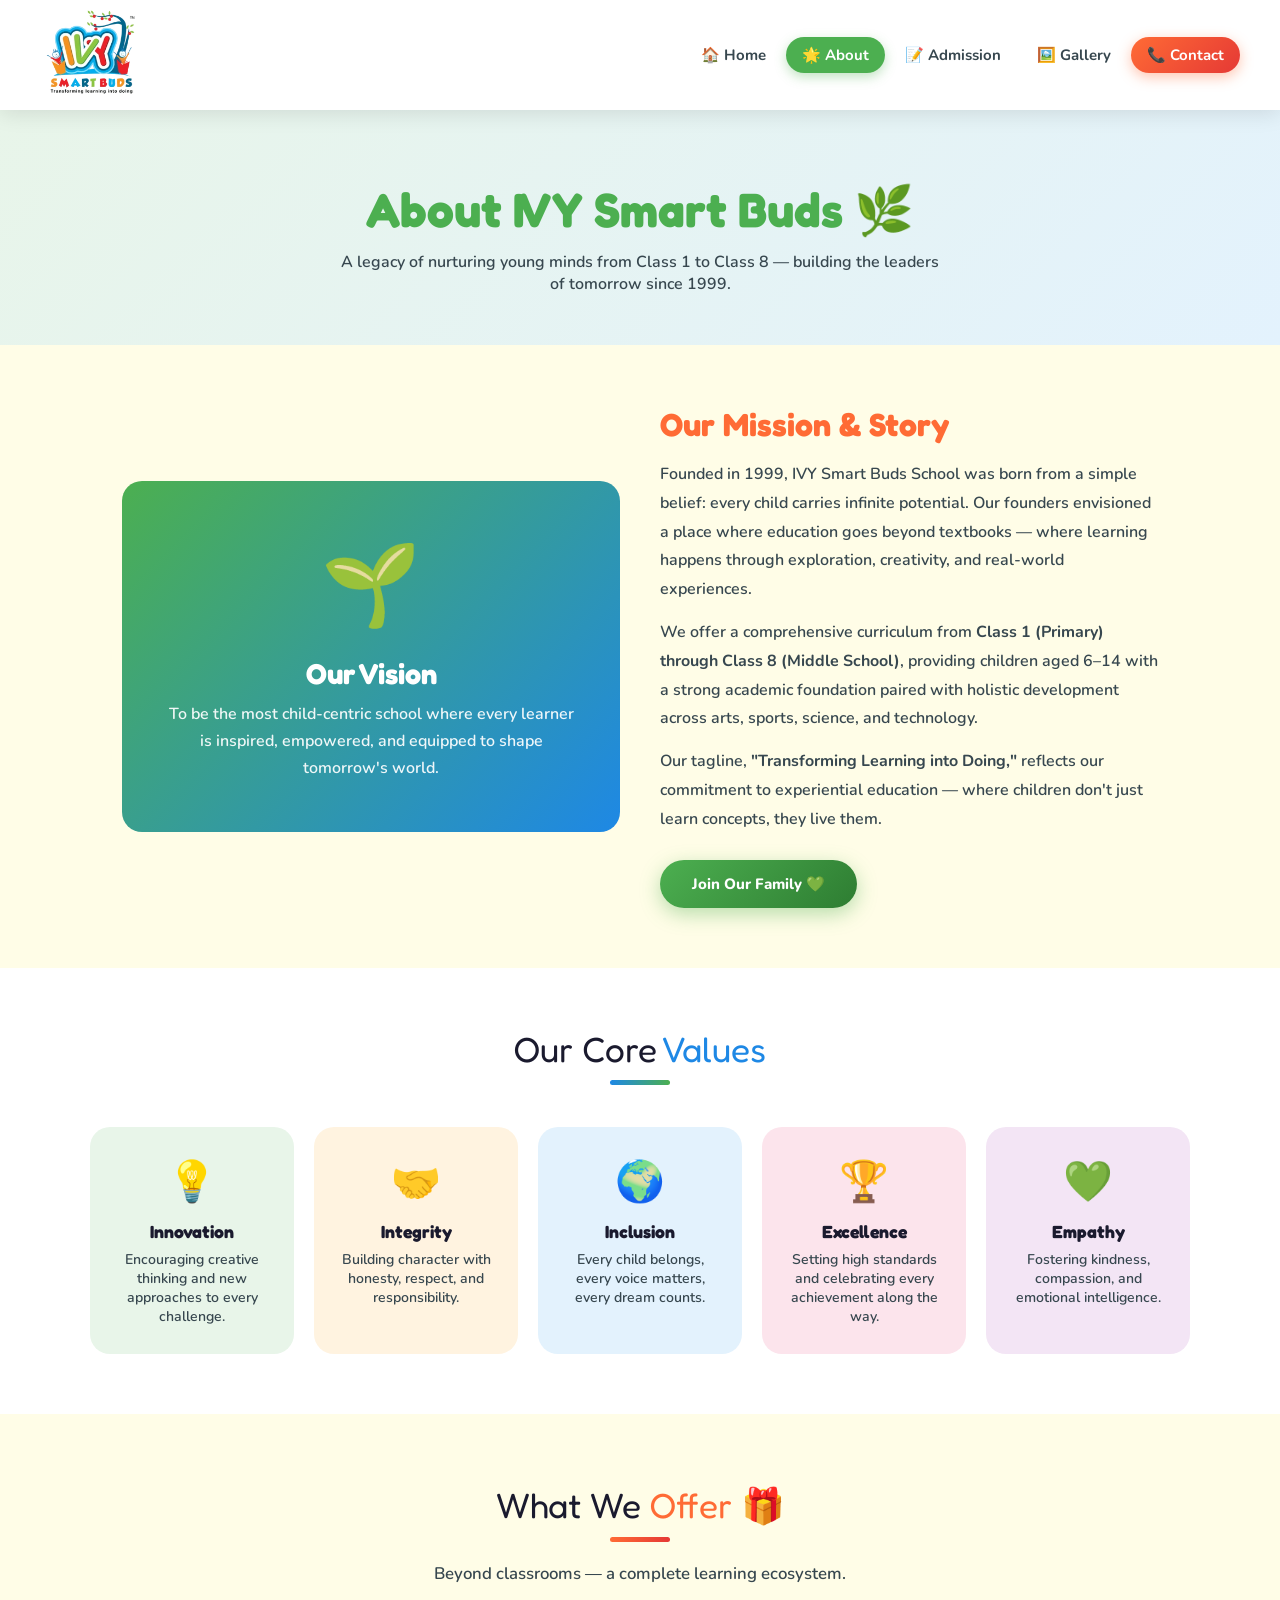
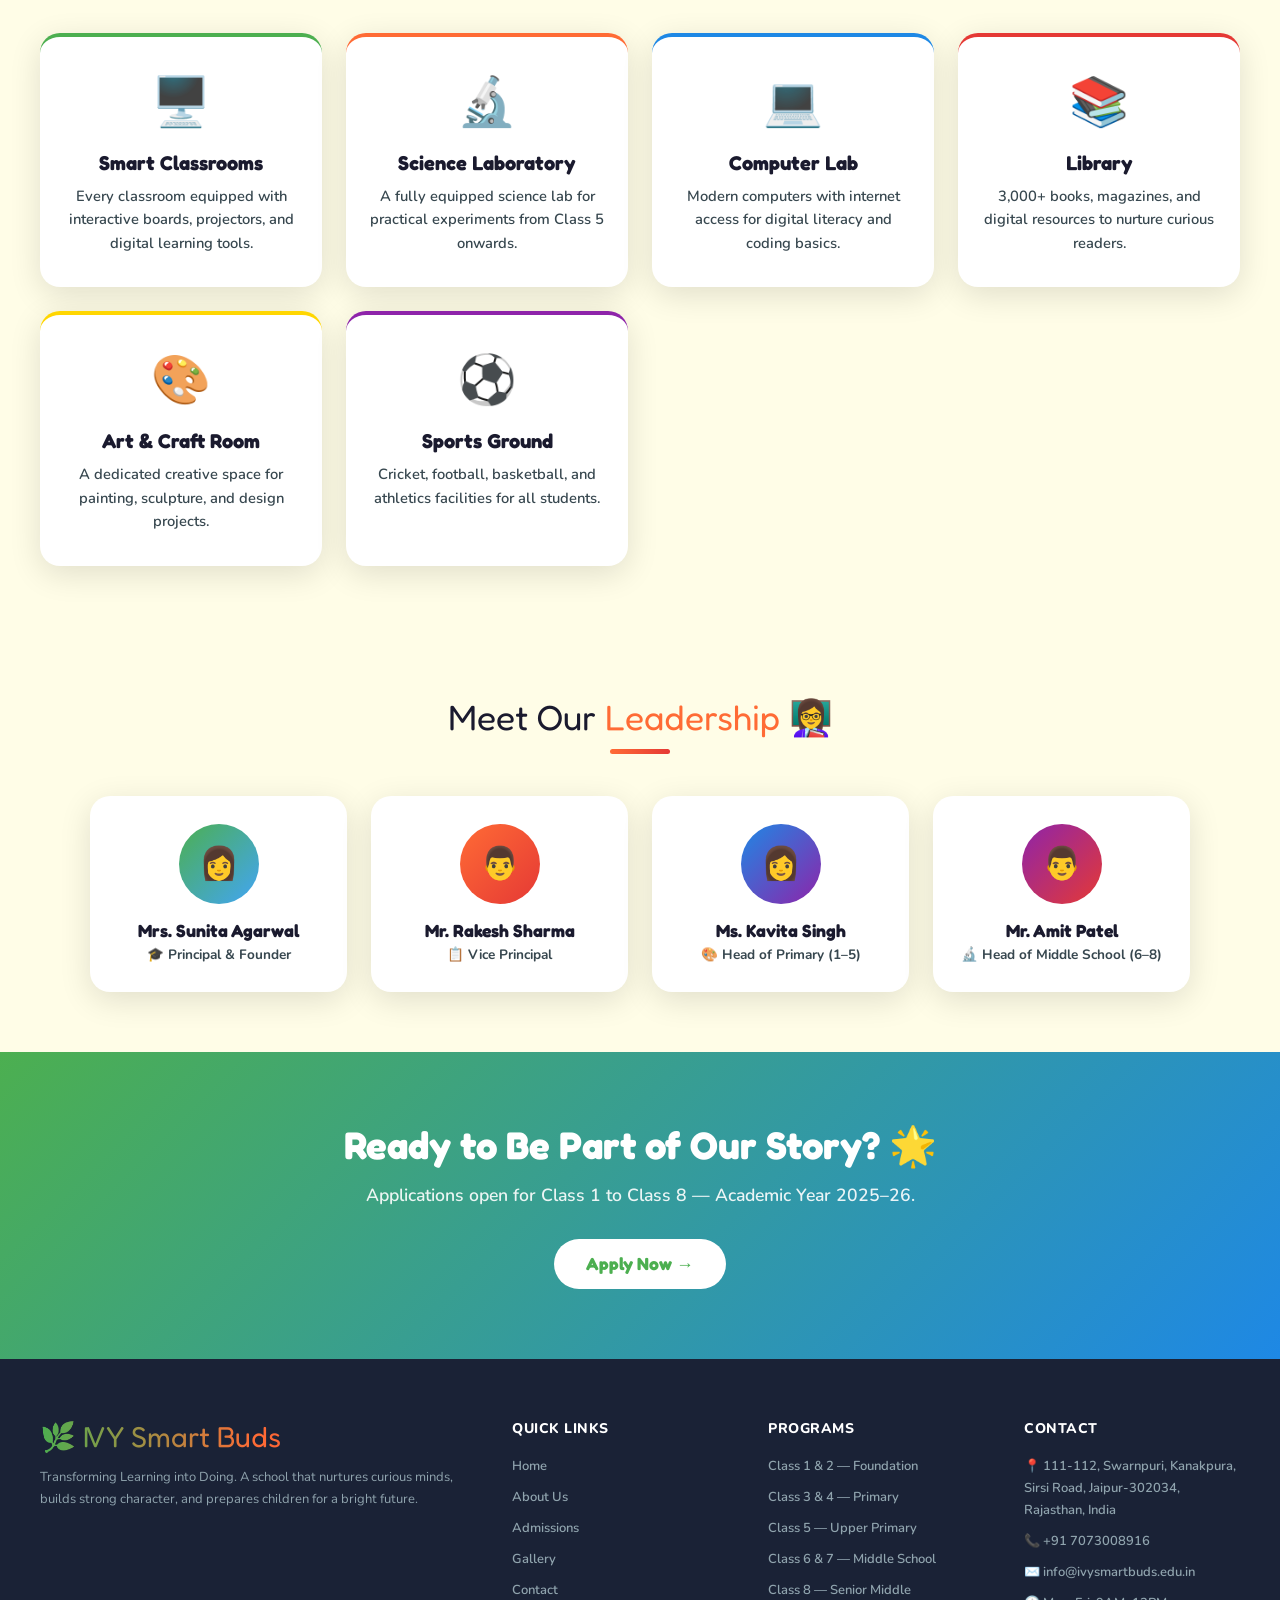
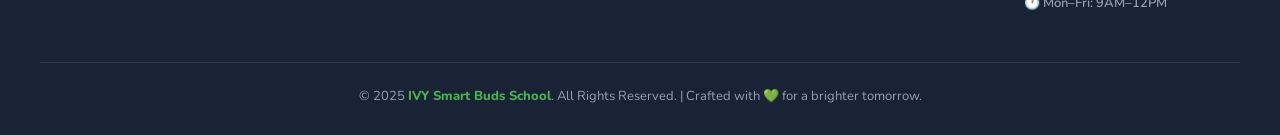
==== commit cd9e41d5: "New Address Updated" ====
--- a/about.html
+++ b/about.html
@@ -217,10 +217,10 @@
       <div class="footer-col">
         <h4>Contact</h4>
         <ul>
-          <li><a>📍 Sector 12, New Delhi</a></li>
-          <li><a>📞 +91 98765 43210</a></li>
+          <li><a>📍 111-112, Swarnpuri, Kanakpura, Sirsi Road, Jaipur-302034, Rajasthan, India</a></li>
+          <li><a>📞 +91 7073008916</a></li>
           <li><a>✉️ info@ivysmartbuds.edu.in</a></li>
-          <li><a>🕐 Mon–Fri: 8AM–3PM</a></li>
+          <li><a>🕐 Mon–Fri: 9AM–12PM</a></li>
         </ul>
       </div>
     </div>
--- a/css/style.css
+++ b/css/style.css
@@ -180,7 +180,7 @@
 .mobile-menu {
   display: none;
   position: fixed;
-  top: 72px;
+  top: 100px;
   left: 0;
   right: 0;
   background: white;
